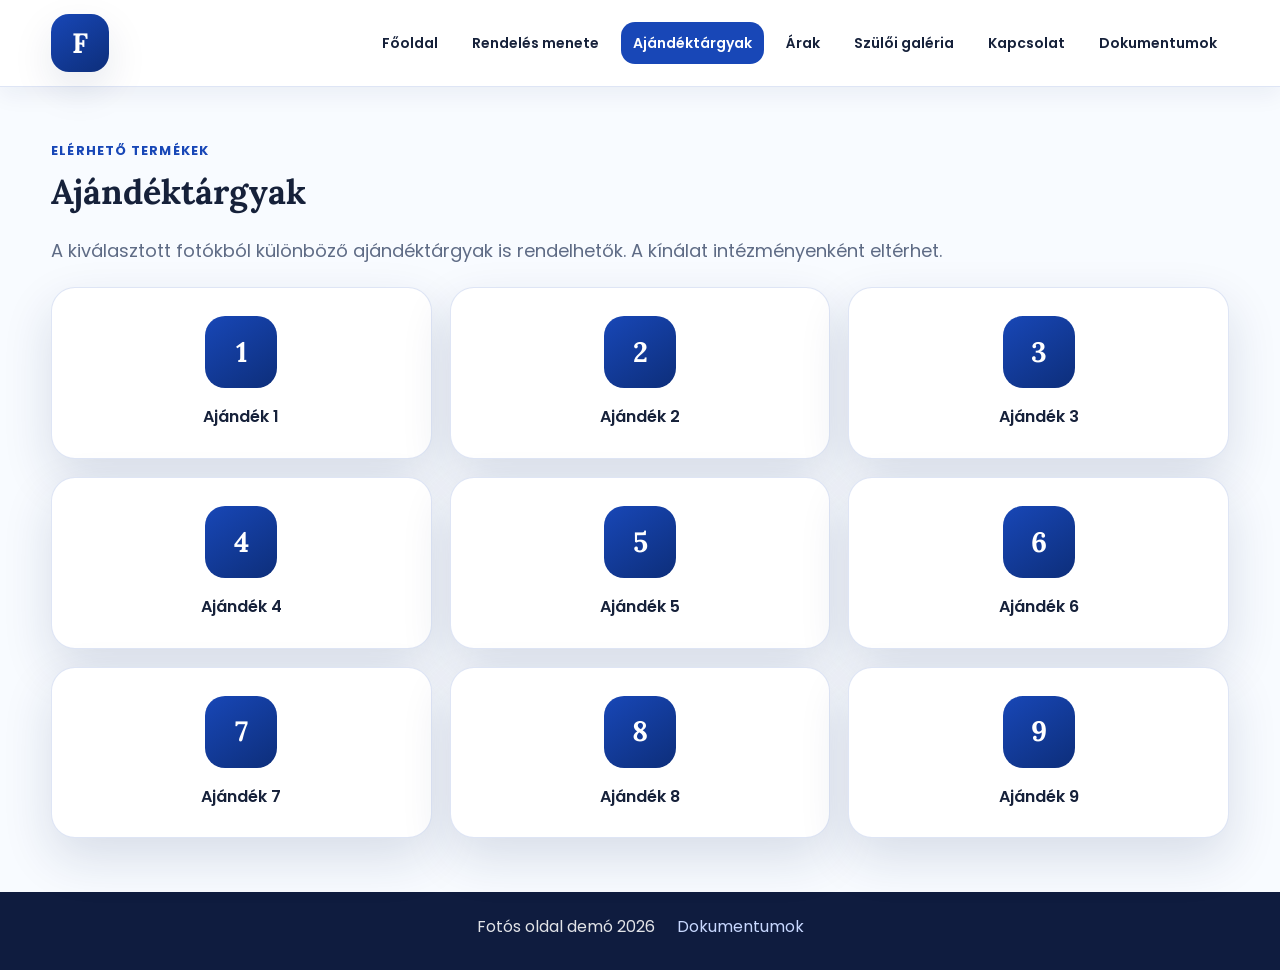
==== ajandektargyak.html @ 0ba85405 "ad" ====
<!doctype html>
<html lang="hu">
<head>
  <meta charset="utf-8" />
  <meta name="viewport" content="width=device-width,initial-scale=1" />
  <title>Ajándéktárgyak</title>

  <link rel="preconnect" href="https://fonts.googleapis.com">
  <link rel="preconnect" href="https://fonts.gstatic.com" crossorigin>
  <link href="https://fonts.googleapis.com/css2?family=Lora:wght@600;700&family=Poppins:wght@400;500;600;700&display=swap" rel="stylesheet">

  <link rel="stylesheet" href="style.css" />
</head>
<body>

<header class="header">
  <div class="container header__row">

    <a class="brand" href="index.html">
      <div class="brand__logo">F</div>
    </a>

    <nav class="nav">
      <a href="index.html">Főoldal</a>
      <a href="rendeles-menete.html">Rendelés menete</a>
      <a class="active" href="ajandektargyak.html">Ajándéktárgyak</a>
      <a href="arak.html">Árak</a>
      <a href="szuloi-galeria.html">Szülői galéria</a>
      <a href="kapcsolat.html">Kapcsolat</a>
      <a href="dokumentumok.html">Dokumentumok</a>
    </nav>

  </div>
</header>


<main class="section">

  <div class="container">

    <div class="section-heading">
      <p class="section-kicker">Elérhető termékek</p>
      <h2>Ajándéktárgyak</h2>
    </div>

    <p class="lead">
      A kiválasztott fotókból különböző ajándéktárgyak is rendelhetők.
      A kínálat intézményenként eltérhet.
    </p>

    <div class="gift-grid">

      <div class="gift-card">
        <div class="gift-number">1</div>
        <p>Ajándék 1</p>
      </div>

      <div class="gift-card">
        <div class="gift-number">2</div>
        <p>Ajándék 2</p>
      </div>

      <div class="gift-card">
        <div class="gift-number">3</div>
        <p>Ajándék 3</p>
      </div>

      <div class="gift-card">
        <div class="gift-number">4</div>
        <p>Ajándék 4</p>
      </div>

      <div class="gift-card">
        <div class="gift-number">5</div>
        <p>Ajándék 5</p>
      </div>

      <div class="gift-card">
        <div class="gift-number">6</div>
        <p>Ajándék 6</p>
      </div>

      <div class="gift-card">
        <div class="gift-number">7</div>
        <p>Ajándék 7</p>
      </div>

      <div class="gift-card">
        <div class="gift-number">8</div>
        <p>Ajándék 8</p>
      </div>

      <div class="gift-card">
        <div class="gift-number">9</div>
        <p>Ajándék 9</p>
      </div>

    </div>

  </div>

</main>


<footer class="footer">
  <div class="container footer__row">
    <span>Fotós oldal demó 2026</span>
    <a href="dokumentumok.html">Dokumentumok</a>
  </div>
</footer>

</body>
</html>
---- style.css ----
:root{
  --blue: #1847b7;
  --blue-dark: #0d2e7a;
  --blue-soft: #eef4ff;
  --text: #16213a;
  --muted: #5e6b85;
  --white: #ffffff;
  --line: rgba(24, 71, 183, 0.14);
  --shadow: 0 16px 40px rgba(18, 40, 92, 0.10);
  --shadow-strong: 0 20px 50px rgba(18, 40, 92, 0.14);
  --radius: 22px;
}

*{
  box-sizing: border-box;
}

html{
  scroll-behavior: smooth;
}

body{
  margin: 0;
  font-family: "Poppins", system-ui, sans-serif;
  color: var(--text);
  background: #f8fbff;
  line-height: 1.6;
}

img{
  max-width: 100%;
  height: auto;
  display: block;
}

.container{
  width: min(1180px, 92%);
  margin: 0 auto;
}

/* HEADER */
.header{
  position: sticky;
  top: 0;
  z-index: 1000;
  background: rgba(255,255,255,0.96);
  backdrop-filter: blur(10px);
  border-bottom: 1px solid var(--line);
  box-shadow: 0 8px 22px rgba(20, 42, 90, 0.06);
}

.header__row{
  display: flex;
  align-items: center;
  justify-content: space-between;
  gap: 18px;
  padding: 14px 0;
  flex-wrap: wrap;
}

.brand{
  text-decoration: none;
  color: inherit;
}

.brand__logo{
  width: 58px;
  height: 58px;
  border-radius: 18px;
  background: linear-gradient(145deg, var(--blue), var(--blue-dark));
  color: var(--white);
  display: grid;
  place-items: center;
  font-family: "Lora", serif;
  font-size: 28px;
  font-weight: 700;
  box-shadow: var(--shadow);
}

.nav{
  display: flex;
  align-items: center;
  justify-content: center;
  flex-wrap: wrap;
  gap: 10px;
}

.nav a{
  text-decoration: none;
  color: var(--text);
  font-size: 14px;
  font-weight: 600;
  padding: 10px 12px;
  border-radius: 14px;
  transition: 0.2s ease;
}

.nav a:hover{
  background: var(--blue-soft);
  color: var(--blue-dark);
}

.nav a.active{
  background: var(--blue);
  color: var(--white);
}

/* HERO */
.hero{
  padding: 64px 0 40px;
}

.hero__grid{
  display: grid;
  grid-template-columns: 1.15fr 0.85fr;
  gap: 26px;
  align-items: stretch;
}

.hero__content,
.hero__card{
  background: var(--white);
  border: 1px solid var(--line);
  border-radius: 28px;
  box-shadow: var(--shadow);
  padding: 32px;
}

.eyebrow,
.section-kicker{
  margin: 0 0 10px;
  color: var(--blue);
  text-transform: uppercase;
  letter-spacing: 1.1px;
  font-size: 13px;
  font-weight: 700;
}

.section-kicker--light{
  color: rgba(255,255,255,0.85);
}

h1, h2, h3{
  margin: 0 0 12px;
  line-height: 1.2;
}

h1, h2{
  font-family: "Lora", serif;
}

h1{
  font-size: 46px;
}

h2{
  font-size: 34px;
}

h3{
  font-size: 20px;
}

.lead{
  font-size: 18px;
  color: var(--muted);
  margin: 0 0 22px;
}

.hero__actions{
  display: flex;
  gap: 12px;
  flex-wrap: wrap;
}

.btn{
  text-decoration: none;
  display: inline-flex;
  align-items: center;
  justify-content: center;
  min-height: 46px;
  padding: 12px 18px;
  border-radius: 16px;
  font-weight: 700;
  transition: 0.2s ease;
}

.btn--primary{
  background: var(--blue);
  color: var(--white);
  box-shadow: var(--shadow);
}

.btn--primary:hover{
  transform: translateY(-2px);
  background: var(--blue-dark);
}

.btn--secondary{
  background: var(--blue-soft);
  color: var(--blue-dark);
}

.btn--secondary:hover{
  transform: translateY(-2px);
}

.btn--white{
  background: var(--white);
  color: var(--blue-dark);
}

.btn--white:hover{
  transform: translateY(-2px);
}

.info-list{
  display: grid;
  gap: 14px;
}

.info-item{
  border: 1px solid var(--line);
  border-radius: 18px;
  padding: 16px;
  background: #fbfdff;
}

.info-item strong{
  display: block;
  margin-bottom: 4px;
  color: var(--blue-dark);
}

.info-item span{
  color: var(--muted);
  font-size: 15px;
}

/* GENERAL SECTIONS */
.section{
  padding: 54px 0;
}

.section--light{
  background: var(--blue-soft);
  border-top: 1px solid var(--line);
  border-bottom: 1px solid var(--line);
}

.section-heading{
  margin-bottom: 24px;
}

.section-heading h2{
  margin-bottom: 0;
}

/* STEPS */
.steps{
  display: grid;
  grid-template-columns: repeat(5, 1fr);
  gap: 16px;
}

.step-card{
  background: var(--white);
  border: 1px solid var(--line);
  border-radius: var(--radius);
  box-shadow: var(--shadow);
  padding: 22px 18px;
}

.step-number{
  width: 42px;
  height: 42px;
  border-radius: 14px;
  background: linear-gradient(145deg, var(--blue), var(--blue-dark));
  color: var(--white);
  display: grid;
  place-items: center;
  font-weight: 700;
  margin-bottom: 14px;
}

/* GIFTS */
.gift-grid{
  display: grid;
  grid-template-columns: repeat(3, 1fr);
  gap: 18px;
}

.gift-card{
  background: var(--white);
  border: 1px solid var(--line);
  border-radius: 24px;
  box-shadow: var(--shadow-strong);
  padding: 28px 20px;
  text-align: center;
}

.gift-number{
  width: 72px;
  height: 72px;
  border-radius: 20px;
  background: linear-gradient(145deg, var(--blue), var(--blue-dark));
  color: var(--white);
  display: grid;
  place-items: center;
  font-family: "Lora", serif;
  font-size: 28px;
  font-weight: 700;
  margin: 0 auto 16px;
}

.gift-card p{
  margin: 0;
  font-weight: 600;
  color: var(--text);
}

/* PRICES */
.price-box{
  background: var(--white);
  border: 1px solid var(--line);
  border-radius: 24px;
  box-shadow: var(--shadow);
  padding: 24px;
}

.price-list{
  margin: 0;
  padding-left: 22px;
}

.price-list li{
  margin: 10px 0;
  color: var(--text);
  font-weight: 500;
}

/* CTA */
.section--cta{
  background: linear-gradient(145deg, var(--blue), var(--blue-dark));
  color: var(--white);
}

.cta-box{
  display: flex;
  align-items: center;
  justify-content: space-between;
  gap: 20px;
  flex-wrap: wrap;
}

.cta-box h2{
  color: var(--white);
}

.cta-box p{
  margin: 0;
  color: rgba(255,255,255,0.88);
  max-width: 720px;
}

/* CONTACT */
.contact-card{
  background: var(--white);
  border: 1px solid var(--line);
  border-radius: 24px;
  box-shadow: var(--shadow);
  padding: 24px;
}

.contact-card p{
  margin: 8px 0;
}

/* FOOTER */
.footer{
  padding: 22px 0 30px;
  background: #0f1c3f;
  color: rgba(255,255,255,0.88);
}

.footer__row{
  display: flex;
  justify-content: center;
  align-items: center;
  gap: 22px;
  flex-wrap: wrap;
}

.footer a{
  color: #c8d8ff;
  text-decoration: none;
}

.footer a:hover{
  text-decoration: underline;
}

/* MOBILE */
@media (max-width: 1024px){
  .hero__grid{
    grid-template-columns: 1fr;
  }

  .steps{
    grid-template-columns: repeat(2, 1fr);
  }
}

@media (max-width: 768px){
  .header__row{
    padding: 10px 0;
    gap: 8px;
  }

  .brand__logo{
    width: 52px;
    height: 52px;
    font-size: 24px;
  }

  .nav{
    gap: 8px;
  }

  .nav a{
    font-size: 13px;
    padding: 7px 9px;
  }

  .hero{
    padding: 38px 0 24px;
  }

  .hero__content,
  .hero__card{
    padding: 24px 20px;
  }

  h1{
    font-size: 34px;
  }

  h2{
    font-size: 28px;
  }

  .lead{
    font-size: 16px;
  }

  .steps{
    grid-template-columns: 1fr;
  }

  .gift-grid{
    grid-template-columns: 1fr;
  }

  .cta-box{
    align-items: flex-start;
  }
}
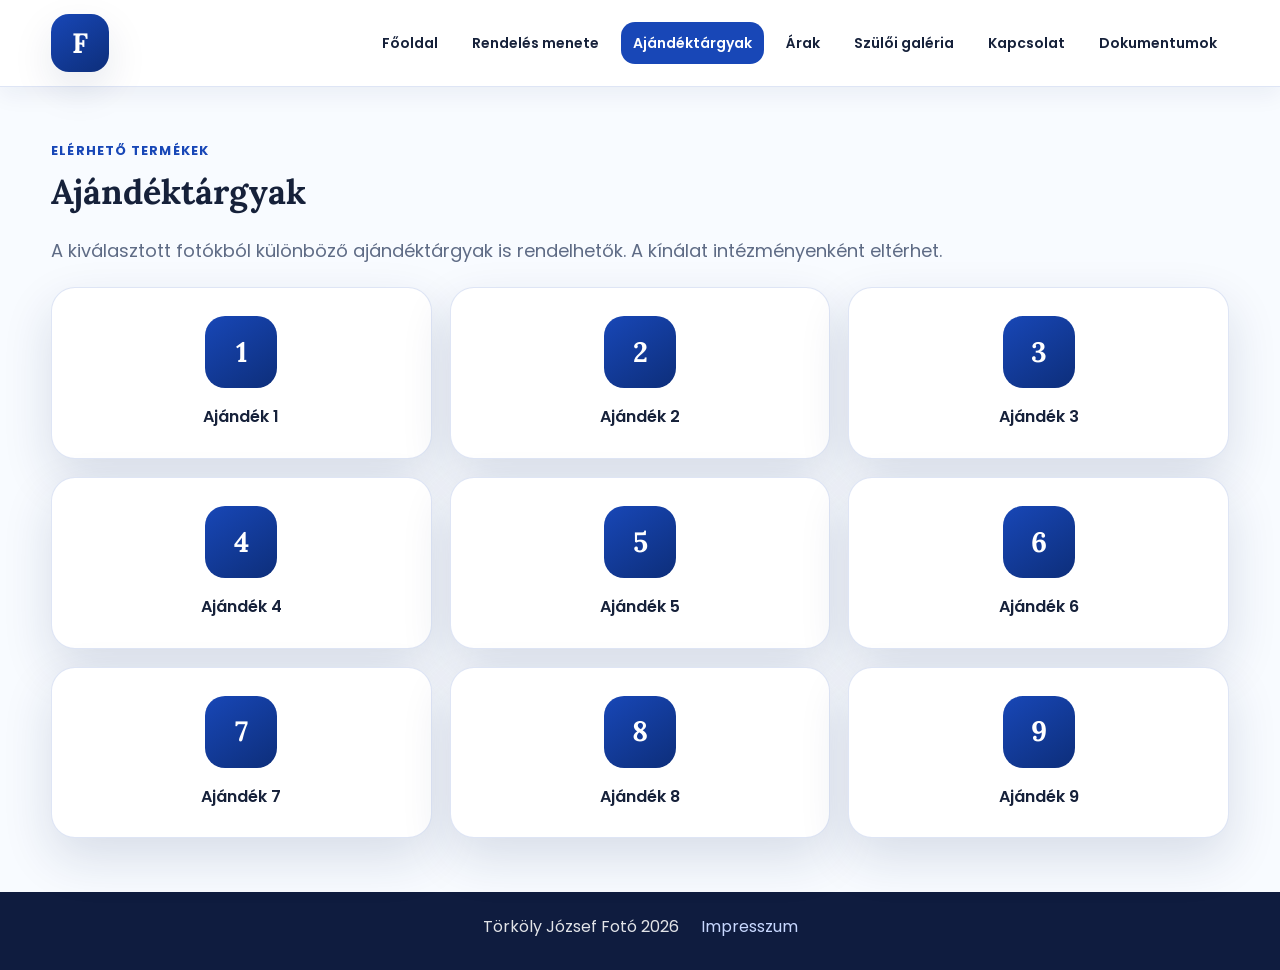
==== commit adb5a93c: "lábléc" ====
--- a/ajandektargyak.html
+++ b/ajandektargyak.html
@@ -103,11 +103,11 @@
 
 
 <footer class="footer">
-  <div class="container footer__row">
-    <span>Fotós oldal demó 2026</span>
-    <a href="dokumentumok.html">Dokumentumok</a>
-  </div>
-</footer>
+    <div class="container footer__row">
+      <span>Törköly József Fotó 2026</span>
+      <a href="impresszum.html">Impresszum</a>
+    </div>
+  </footer>
 
 </body>
 </html>
--- a/style.css
+++ b/style.css
@@ -464,4 +464,141 @@
   .cta-box{
     align-items: flex-start;
   }
+}
+
+.contact-card{
+  max-width: 520px;
+  margin: 0 auto;
+  padding: 30px;
+
+  background: #fff;
+  border-radius: 16px;
+
+  box-shadow: 0 15px 35px rgba(0,0,0,0.08);
+  border-top: 4px solid #2f4b8f;
+
+  text-align: center;
+}
+
+.contact-phone{
+  display:block;
+  font-size: 28px;
+  font-weight: 700;
+  text-decoration: none;
+  color: #2f4b8f;
+  margin: 10px 0 20px;
+}
+
+.info-panel{
+  margin-top: 30px;
+  background: #ffffff;
+  border-radius: 16px;
+  padding: 26px;
+  box-shadow: 0 15px 35px rgba(0,0,0,0.08);
+  border-left: 5px solid #2f4b8f;
+}
+
+.info-panel h3{
+  margin-top: 0;
+  margin-bottom: 10px;
+}
+
+.docs-grid{
+margin-top:30px;
+}
+
+.doc-card{
+text-decoration:none;
+color:inherit;
+display:block;
+transition:transform .2s;
+}
+
+.doc-card:hover{
+transform:translateY(-5px);
+}
+
+.doc-open{
+display:inline-block;
+margin-top:12px;
+font-weight:600;
+color:#2f4b8f;
+}
+
+.service-strip{
+  background: linear-gradient(145deg, var(--blue), var(--blue-dark));
+  box-shadow:
+    0 16px 40px rgba(18, 40, 92, 0.16),
+    0 0 24px rgba(24, 71, 183, 0.18);
+  text-align: center;
+  padding: 26px 0;
+}
+
+.service-strip p{
+  margin: 0;
+  color: var(--white);
+  font-family: "Lora", serif;
+  font-size: 28px;
+  font-weight: 700;
+  letter-spacing: 0.5px;
+  text-shadow: 0 2px 10px rgba(0,0,0,0.18);
+}
+
+.intro-card{
+  width: 100%;
+  background: linear-gradient(145deg, #ffffff, #f7faff);
+  border: 1px solid var(--line);
+  border-radius: 28px;
+  box-shadow:
+    0 22px 50px rgba(18, 40, 92, 0.12),
+    0 0 30px rgba(24, 71, 183, 0.10);
+  padding: 36px 32px;
+}
+
+.intro-lead{
+  max-width: 980px;
+  margin-bottom: 0;
+}
+
+.home-cards{
+  display: grid;
+  grid-template-columns: 1fr 1fr;
+  gap: 22px;
+}
+
+.feature-card{
+  background: linear-gradient(145deg, #ffffff, #f8fbff);
+  border: 1px solid var(--line);
+  border-radius: 26px;
+  box-shadow:
+    0 18px 44px rgba(18, 40, 92, 0.12),
+    0 0 24px rgba(24, 71, 183, 0.10);
+  padding: 30px 24px;
+}
+
+.gift-grid--compact{
+  margin-top: 8px;
+}
+
+@media (max-width: 768px){
+  .service-strip{
+    padding: 20px 0;
+  }
+
+  .service-strip p{
+    font-size: 20px;
+    line-height: 1.4;
+  }
+
+  .intro-card{
+    padding: 26px 20px;
+  }
+
+  .home-cards{
+    grid-template-columns: 1fr;
+  }
+
+  .feature-card{
+    padding: 24px 18px;
+  }
 }
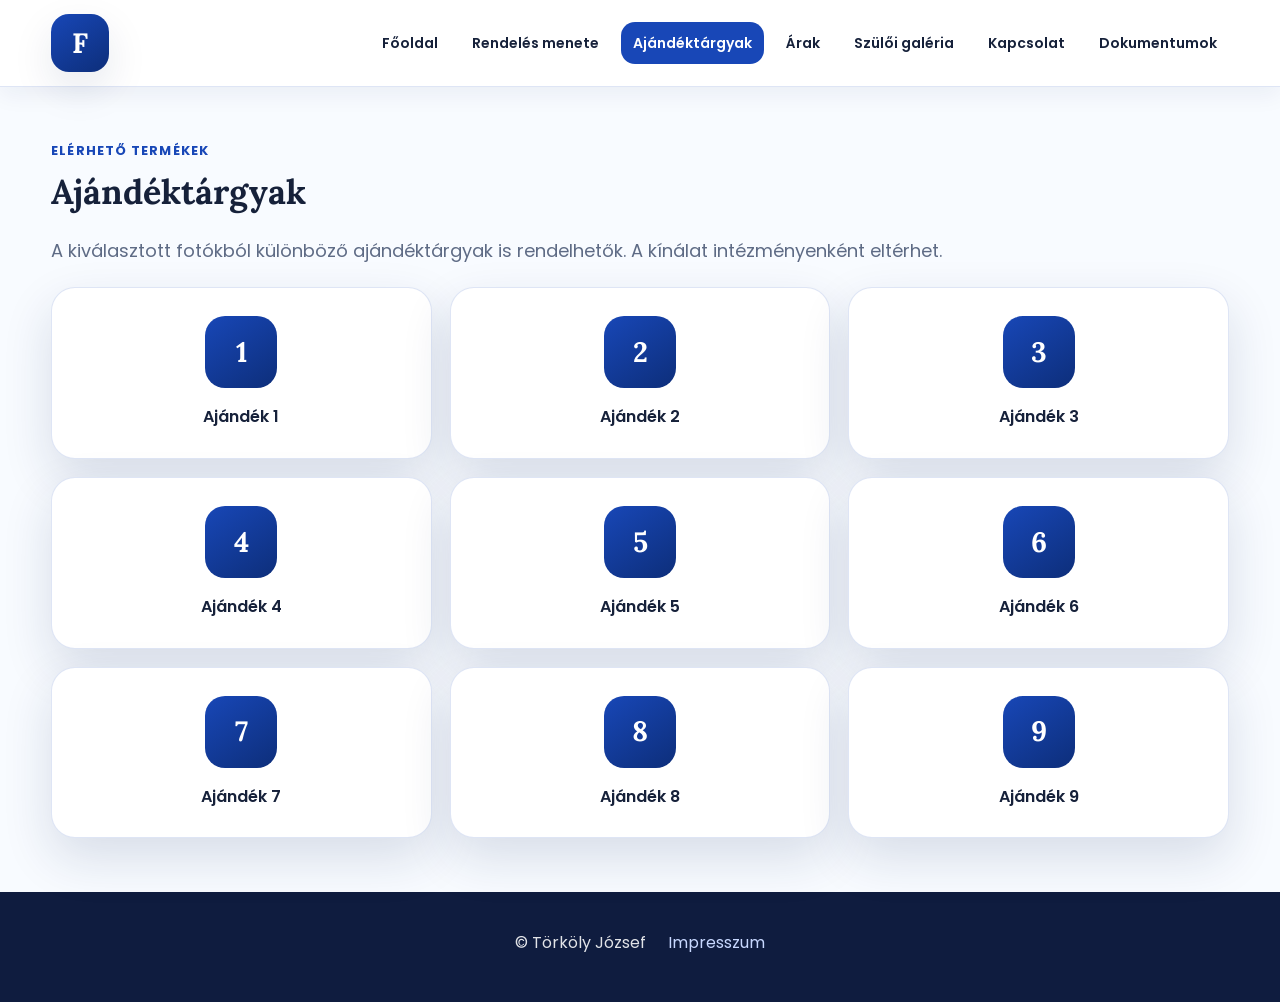
==== commit 8439dc22: "doku" ====
--- a/ajandektargyak.html
+++ b/ajandektargyak.html
@@ -104,7 +104,7 @@
 
 <footer class="footer">
     <div class="container footer__row">
-      <span>Törköly József Fotó 2026</span>
+      <p>© Törköly József</p>
       <a href="impresszum.html">Impresszum</a>
     </div>
   </footer>
--- a/style.css
+++ b/style.css
@@ -601,4 +601,196 @@
   .feature-card{
     padding: 24px 18px;
   }
+}
+
+.price-table-wrap{
+  width: 100%;
+  margin-top: 18px;
+}
+
+.price-table{
+  width: 100%;
+  border-collapse: separate;
+  border-spacing: 0;
+  background: #ffffff;
+  border: 1px solid var(--line);
+  border-radius: 24px;
+  overflow: hidden;
+  box-shadow: var(--shadow);
+  font-family: "Poppins", system-ui, sans-serif;
+}
+
+.price-table thead th{
+  background: linear-gradient(145deg, var(--blue), var(--blue-dark));
+  color: var(--white);
+  text-align: left;
+  padding: 16px 18px;
+  font-size: 15px;
+  font-weight: 600;
+}
+
+.price-table tbody td{
+  padding: 16px 18px;
+  border-bottom: 1px solid var(--line);
+  font-size: 15px;
+  color: var(--text);
+  background: #ffffff;
+}
+
+.price-table tbody tr:nth-child(even) td{
+  background: #f8fbff;
+}
+
+.price-table tbody tr:last-child td{
+  border-bottom: none;
+}
+
+/* Mobilon kártyás nézet */
+@media (max-width: 768px){
+  .price-table,
+  .price-table thead,
+  .price-table tbody,
+  .price-table th,
+  .price-table td,
+  .price-table tr{
+    display: block;
+    width: 100%;
+  }
+
+  .price-table{
+    border: none;
+    background: transparent;
+    box-shadow: none;
+  }
+
+  .price-table thead{
+    display: none;
+  }
+
+  .price-table tbody tr{
+    background: #ffffff;
+    border: 1px solid var(--line);
+    border-radius: 20px;
+    box-shadow: var(--shadow);
+    margin-bottom: 16px;
+    overflow: hidden;
+  }
+
+  .price-table tbody td{
+    border: none;
+    border-bottom: 1px solid var(--line);
+    padding: 14px 16px 14px 130px;
+    position: relative;
+    min-height: 52px;
+    font-size: 14px;
+    background: #ffffff !important;
+  }
+
+  .price-table tbody td:last-child{
+    border-bottom: none;
+  }
+
+  .price-table tbody td::before{
+    content: attr(data-label);
+    position: absolute;
+    left: 16px;
+    top: 14px;
+    width: 100px;
+    font-weight: 700;
+    color: var(--blue-dark);
+  }
+}
+
+.step-icon,
+.home-icon{
+  width: 58px;
+  height: 58px;
+  border-radius: 18px;
+  background: linear-gradient(145deg, var(--blue), var(--blue-dark));
+  display: grid;
+  place-items: center;
+  margin-bottom: 14px;
+  box-shadow: 0 12px 28px rgba(18, 40, 92, 0.16);
+}
+
+.step-icon svg,
+.home-icon svg{
+  width: 28px;
+  height: 28px;
+  stroke: #fff;
+  stroke-width: 2;
+  fill: none;
+  stroke-linecap: round;
+  stroke-linejoin: round;
+}
+
+.home-card-icon{
+  margin: 0 auto 16px;
+}
+
+@media (max-width: 768px){
+  .step-icon,
+  .home-icon{
+    width: 52px;
+    height: 52px;
+  }
+
+  .step-icon svg,
+  .home-icon svg{
+    width: 24px;
+    height: 24px;
+  }
+}
+
+.docs-container{
+display:grid;
+grid-template-columns:repeat(2,1fr);
+gap:30px;
+max-width:900px;
+margin:auto;
+}
+
+.doc-card{
+display:block;
+background:white;
+padding:28px;
+border-radius:18px;
+text-decoration:none;
+color:#111;
+
+box-shadow:0 20px 40px rgba(0,0,0,0.12);
+border:2px solid transparent;
+
+transition:all .25s ease;
+}
+
+.doc-card:hover{
+transform:translateY(-6px);
+border-color:#2d4fff;
+box-shadow:0 30px 60px rgba(45,79,255,0.25);
+}
+
+.doc-card h2{
+margin-top:0;
+color:#1d3fd1;
+}
+
+.doc-card p{
+color:#555;
+margin-bottom:14px;
+}
+
+.doc-open{
+font-weight:600;
+color:#1d3fd1;
+}
+
+/* mobil */
+
+@media (max-width:768px){
+
+.docs-container{
+grid-template-columns:1fr;
+}
+
 }
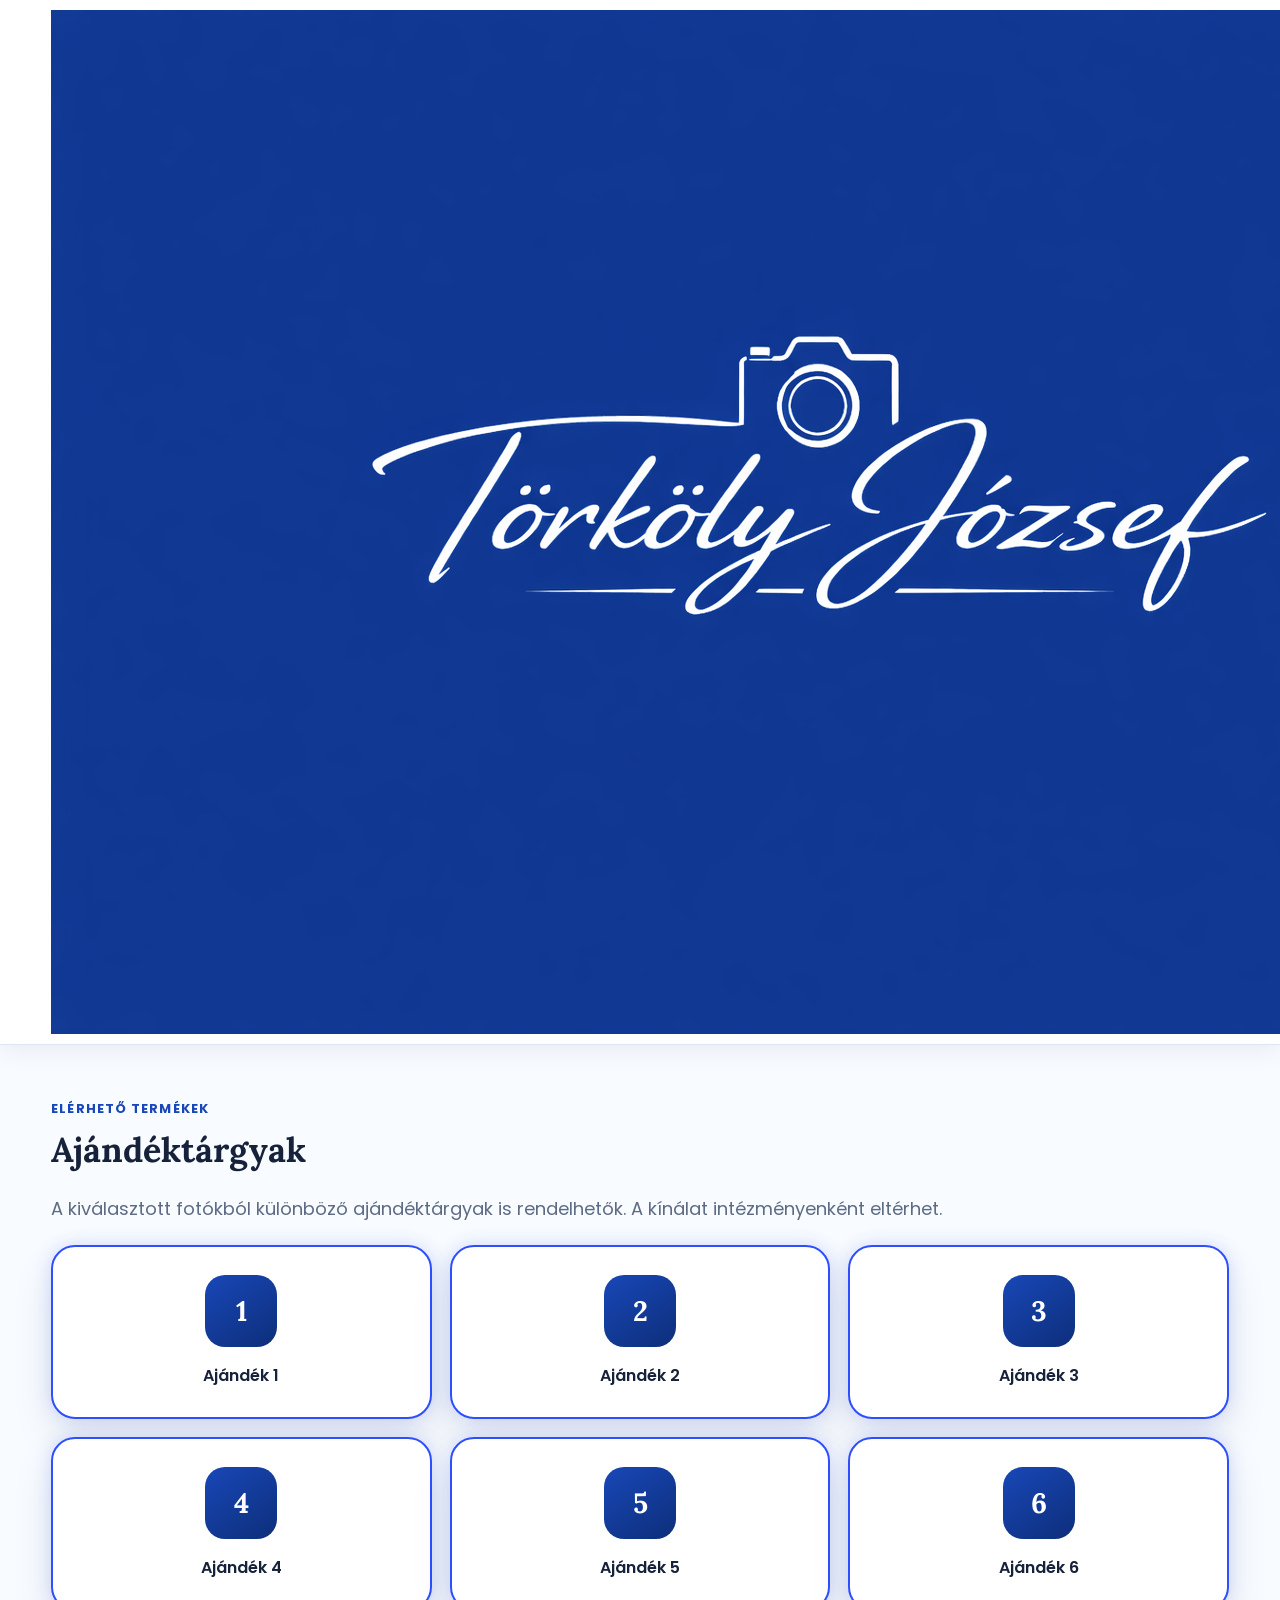
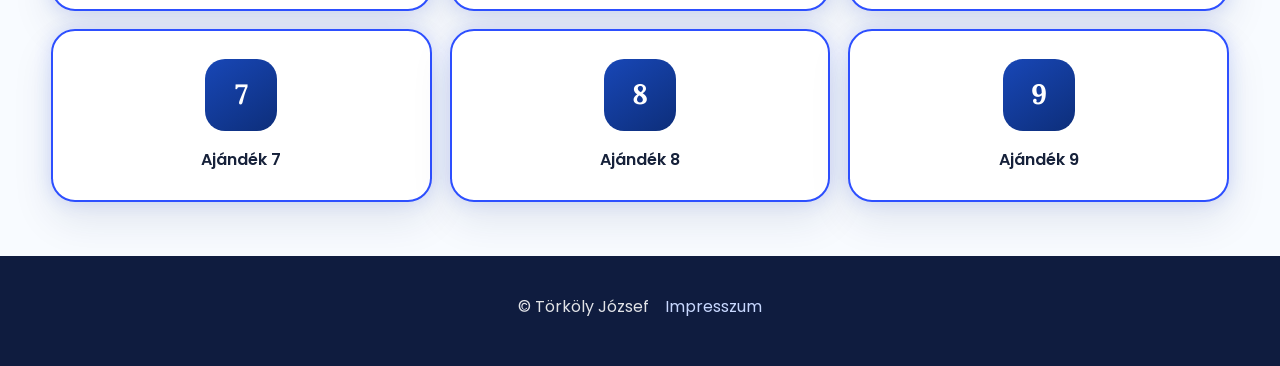
==== commit df9c86a4: "to" ====
--- a/ajandektargyak.html
+++ b/ajandektargyak.html
@@ -17,7 +17,9 @@
   <div class="container header__row">
 
     <a class="brand" href="index.html">
-      <div class="brand__logo">F</div>
+      <div class="brand" aria-label="Logó">
+  <img src="kepek/logo.jpeg" alt="Logó" class="brand__img">
+</div>
     </a>
 
     <nav class="nav">
--- a/style.css
+++ b/style.css
@@ -38,7 +38,6 @@
   margin: 0 auto;
 }
 
-/* HEADER */
 .header{
   position: sticky;
   top: 0;
@@ -53,56 +52,93 @@
   display: flex;
   align-items: center;
   justify-content: space-between;
-  gap: 18px;
-  padding: 14px 0;
-  flex-wrap: wrap;
-}
+  gap: 14px;
+  padding: 10px 0;
+  flex-wrap: nowrap;
+}
+
 
 .brand{
+  display: flex;
+  align-items: center;
+  flex: 0 0 auto;
   text-decoration: none;
-  color: inherit;
 }
 
 .brand__logo{
-  width: 58px;
-  height: 58px;
-  border-radius: 18px;
+  width: 48px;
+  height: 48px;
+  border-radius: 14px;
   background: linear-gradient(145deg, var(--blue), var(--blue-dark));
   color: var(--white);
   display: grid;
   place-items: center;
   font-family: "Lora", serif;
-  font-size: 28px;
+  font-size: 22px;
   font-weight: 700;
-  box-shadow: var(--shadow);
+  box-shadow: 0 10px 24px rgba(18, 40, 92, 0.14);
 }
 
 .nav{
   display: flex;
   align-items: center;
+  justify-content: flex-end;
+  flex-wrap: wrap;
+  gap: 8px;
+}
+
+.nav a{
+  min-height: 38px;
+  display: inline-flex;
+  align-items: center;
   justify-content: center;
-  flex-wrap: wrap;
-  gap: 10px;
-}
-
-.nav a{
   text-decoration: none;
-  color: var(--text);
-  font-size: 14px;
+  color: var(--blue-dark);
+  font-size: 13px;
   font-weight: 600;
-  padding: 10px 12px;
-  border-radius: 14px;
+  padding: 8px 12px;
+  border-radius: 12px;
+  border: 1px solid rgba(24, 71, 183, 0.20);
+  background: #ffffff;
   transition: 0.2s ease;
 }
 
 .nav a:hover{
   background: var(--blue-soft);
   color: var(--blue-dark);
+  border-color: rgba(24, 71, 183, 0.35);
 }
 
 .nav a.active{
   background: var(--blue);
   color: var(--white);
+  border-color: var(--blue);
+}
+
+@media (max-width: 768px){
+  .header__row{
+    padding: 8px 0;
+    gap: 8px;
+    align-items: center;
+  }
+
+  .brand__logo{
+    width: 42px;
+    height: 42px;
+    font-size: 19px;
+    border-radius: 12px;
+  }
+
+  .nav{
+    gap: 6px;
+  }
+
+  .nav a{
+    min-height: 34px;
+    font-size: 12px;
+    padding: 6px 10px;
+    border-radius: 10px;
+  }
 }
 
 /* HERO */
@@ -381,14 +417,16 @@
   padding: 22px 0 30px;
   background: #0f1c3f;
   color: rgba(255,255,255,0.88);
+  text-align: center;
 }
 
 .footer__row{
   display: flex;
   justify-content: center;
   align-items: center;
-  gap: 22px;
+  gap: 16px;
   flex-wrap: wrap;
+  text-align: center;
 }
 
 .footer a{
@@ -531,17 +569,29 @@
     0 16px 40px rgba(18, 40, 92, 0.16),
     0 0 24px rgba(24, 71, 183, 0.18);
   text-align: center;
-  padding: 26px 0;
+  padding: 22px 0;
+  margin: 0;
 }
 
 .service-strip p{
   margin: 0;
   color: var(--white);
   font-family: "Lora", serif;
-  font-size: 28px;
+  font-size: 26px;
   font-weight: 700;
-  letter-spacing: 0.5px;
+  letter-spacing: 0.4px;
   text-shadow: 0 2px 10px rgba(0,0,0,0.18);
+}
+
+@media (max-width: 768px){
+  .service-strip{
+    padding: 18px 0;
+  }
+
+  .service-strip p{
+    font-size: 19px;
+    line-height: 1.4;
+  }
 }
 
 .intro-card{
@@ -605,7 +655,8 @@
 
 .price-table-wrap{
   width: 100%;
-  margin-top: 18px;
+  max-width: 760px;
+  margin: 18px auto 0;
 }
 
 .price-table{
@@ -613,17 +664,19 @@
   border-collapse: separate;
   border-spacing: 0;
   background: #ffffff;
-  border: 1px solid var(--line);
+  border: 2px solid #2d4fff;
   border-radius: 24px;
   overflow: hidden;
-  box-shadow: var(--shadow);
+  box-shadow:
+    0 18px 40px rgba(18, 40, 92, 0.10),
+    0 0 18px rgba(45, 79, 255, 0.14);
   font-family: "Poppins", system-ui, sans-serif;
 }
 
 .price-table thead th{
   background: linear-gradient(145deg, var(--blue), var(--blue-dark));
   color: var(--white);
-  text-align: left;
+  text-align: center;
   padding: 16px 18px;
   font-size: 15px;
   font-weight: 600;
@@ -635,6 +688,8 @@
   font-size: 15px;
   color: var(--text);
   background: #ffffff;
+  text-align: center;
+  vertical-align: middle;
 }
 
 .price-table tbody tr:nth-child(even) td{
@@ -669,9 +724,11 @@
 
   .price-table tbody tr{
     background: #ffffff;
-    border: 1px solid var(--line);
+    border: 2px solid #2d4fff;
     border-radius: 20px;
-    box-shadow: var(--shadow);
+    box-shadow:
+      0 16px 36px rgba(18, 40, 92, 0.10),
+      0 0 18px rgba(45, 79, 255, 0.14);
     margin-bottom: 16px;
     overflow: hidden;
   }
@@ -684,6 +741,7 @@
     min-height: 52px;
     font-size: 14px;
     background: #ffffff !important;
+    text-align: left;
   }
 
   .price-table tbody td:last-child{
@@ -698,9 +756,9 @@
     width: 100px;
     font-weight: 700;
     color: var(--blue-dark);
-  }
-}
-
+    text-align: left;
+  }
+}
 .step-icon,
 .home-icon{
   width: 58px;
@@ -750,6 +808,14 @@
 margin:auto;
 }
 
+.docs-container{
+display:grid;
+grid-template-columns:repeat(2,1fr);
+gap:30px;
+max-width:900px;
+margin:auto;
+}
+
 .doc-card{
 display:block;
 background:white;
@@ -793,4 +859,157 @@
 grid-template-columns:1fr;
 }
 
+}
+
+.doc-card:hover{
+transform:translateY(-6px);
+border-color:#2d4fff;
+box-shadow:0 30px 60px rgba(45,79,255,0.25);
+}
+
+.doc-card h2{
+margin-top:0;
+color:#1d3fd1;
+}
+
+.doc-card p{
+color:#555;
+margin-bottom:14px;
+}
+
+.doc-open{
+font-weight:600;
+color:#1d3fd1;
+}
+
+/* mobil */
+
+@media (max-width:768px){
+
+.docs-container{
+grid-template-columns:1fr;
+}
+
+}
+
+.gallery-info-card{
+  background: #ffffff;
+  padding: 35px;
+  border-radius: 22px;
+  max-width: 920px;
+  margin: 0 auto;
+
+  box-shadow:
+    0 20px 40px rgba(0,0,0,0.12),
+    0 0 25px rgba(45,79,255,0.15);
+
+  text-align: center;
+  border: 1px solid var(--line);
+}
+
+.gallery-info-card h2{
+  margin-top: 0;
+  color: var(--blue-dark);
+}
+
+.gallery-info-grid{
+  display: grid;
+  grid-template-columns: repeat(2, 1fr);
+  gap: 24px;
+  max-width: 920px;
+  margin: 36px auto 0;
+}
+
+.info-card{
+  background: #ffffff;
+  padding: 26px;
+  border-radius: 20px;
+  border: 1px solid var(--line);
+
+  box-shadow:
+    0 16px 36px rgba(0,0,0,0.10),
+    0 0 18px rgba(45,79,255,0.10);
+
+  transition: 0.25s ease;
+}
+
+.info-card:hover{
+  transform: translateY(-5px);
+  box-shadow:
+    0 24px 50px rgba(0,0,0,0.14),
+    0 0 24px rgba(45,79,255,0.28);
+}
+
+.info-card h3{
+  margin-top: 0;
+  margin-bottom: 10px;
+  color: var(--blue-dark);
+}
+
+.gallery-note{
+  max-width: 820px;
+  margin: 30px auto 0;
+  text-align: center;
+  color: var(--muted);
+  background: #ffffff;
+  border: 1px solid var(--line);
+  border-radius: 18px;
+  padding: 18px 20px;
+  box-shadow: var(--shadow);
+}
+
+@media (max-width: 768px){
+  .gallery-info-card{
+    padding: 24px 18px;
+  }
+
+  .gallery-info-grid{
+    grid-template-columns: 1fr;
+    gap: 18px;
+    margin-top: 26px;
+  }
+
+  .info-card{
+    padding: 22px 18px;
+  }
+
+  .gallery-note{
+    padding: 16px 16px;
+  }
+}
+
+.step-card,
+.gift-card,
+.feature-card,
+.contact-card,
+.info-panel,
+.info-card,
+.gallery-info-card,
+.doc-card,
+.price-box,
+.hero__content,
+.hero__card{
+  border: 2px solid #2d4fff;
+  box-shadow:
+    0 18px 40px rgba(18, 40, 92, 0.10),
+    0 0 18px rgba(45, 79, 255, 0.16);
+  transition: transform 0.25s ease, box-shadow 0.25s ease, border-color 0.25s ease;
+}
+
+.step-card:hover,
+.gift-card:hover,
+.feature-card:hover,
+.contact-card:hover,
+.info-panel:hover,
+.info-card:hover,
+.gallery-info-card:hover,
+.doc-card:hover,
+.price-box:hover,
+.hero__content:hover,
+.hero__card:hover{
+  transform: translateY(-5px);
+  border-color: #1d3fd1;
+  box-shadow:
+    0 24px 54px rgba(18, 40, 92, 0.16),
+    0 0 24px rgba(45, 79, 255, 0.28);
 }
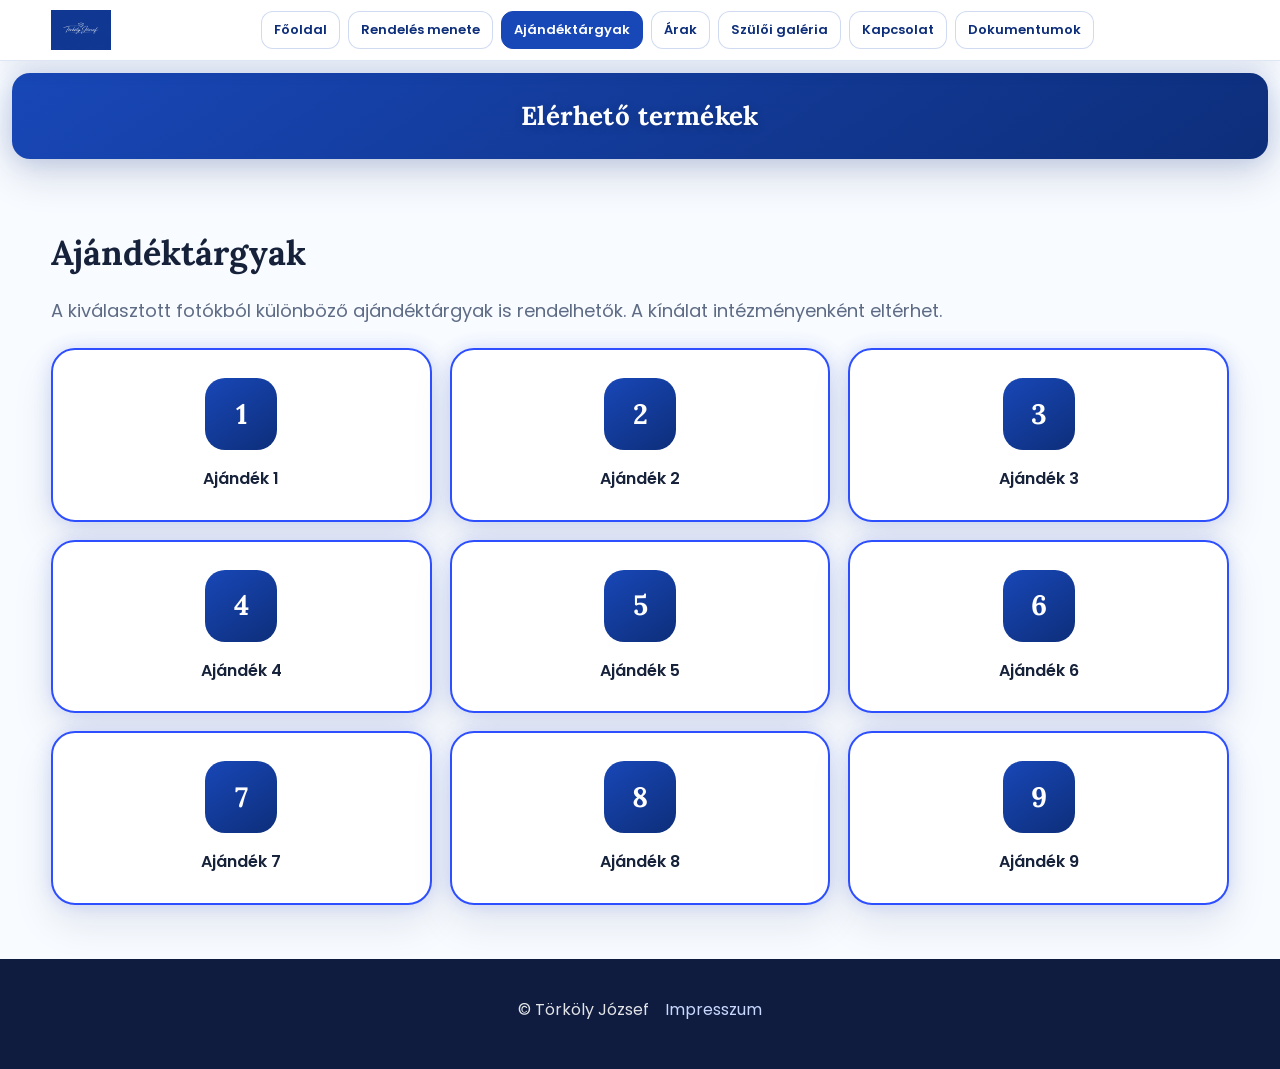
==== commit 0ccaf4b1: "ajik" ====
--- a/ajandektargyak.html
+++ b/ajandektargyak.html
@@ -16,11 +16,9 @@
 <header class="header">
   <div class="container header__row">
 
-    <a class="brand" href="index.html">
-      <div class="brand" aria-label="Logó">
-  <img src="kepek/logo.jpeg" alt="Logó" class="brand__img">
-</div>
-    </a>
+    <div class="brand" aria-label="Logó">
+      <img src="kepek/logo.jpeg" alt="Logó" class="brand__img">
+    </div>
 
     <nav class="nav">
       <a href="index.html">Főoldal</a>
@@ -35,81 +33,86 @@
   </div>
 </header>
 
+<main>
 
-<main class="section">
+  <section class="service-strip">
+    <div class="container">
+      <p>Elérhető termékek</p>
+    </div>
+  </section>
 
-  <div class="container">
+  <section class="section">
+    <div class="container">
 
-    <div class="section-heading">
-      <p class="section-kicker">Elérhető termékek</p>
-      <h2>Ajándéktárgyak</h2>
-    </div>
-
-    <p class="lead">
-      A kiválasztott fotókból különböző ajándéktárgyak is rendelhetők.
-      A kínálat intézményenként eltérhet.
-    </p>
-
-    <div class="gift-grid">
-
-      <div class="gift-card">
-        <div class="gift-number">1</div>
-        <p>Ajándék 1</p>
+      <div class="section-heading">
+        <h2>Ajándéktárgyak</h2>
       </div>
 
-      <div class="gift-card">
-        <div class="gift-number">2</div>
-        <p>Ajándék 2</p>
-      </div>
+      <p class="lead">
+        A kiválasztott fotókból különböző ajándéktárgyak is rendelhetők.
+        A kínálat intézményenként eltérhet.
+      </p>
 
-      <div class="gift-card">
-        <div class="gift-number">3</div>
-        <p>Ajándék 3</p>
-      </div>
+      <div class="gift-grid">
 
-      <div class="gift-card">
-        <div class="gift-number">4</div>
-        <p>Ajándék 4</p>
-      </div>
+        <div class="gift-card">
+          <div class="gift-number">1</div>
+          <p>Ajándék 1</p>
+        </div>
 
-      <div class="gift-card">
-        <div class="gift-number">5</div>
-        <p>Ajándék 5</p>
-      </div>
+        <div class="gift-card">
+          <div class="gift-number">2</div>
+          <p>Ajándék 2</p>
+        </div>
 
-      <div class="gift-card">
-        <div class="gift-number">6</div>
-        <p>Ajándék 6</p>
-      </div>
+        <div class="gift-card">
+          <div class="gift-number">3</div>
+          <p>Ajándék 3</p>
+        </div>
 
-      <div class="gift-card">
-        <div class="gift-number">7</div>
-        <p>Ajándék 7</p>
-      </div>
+        <div class="gift-card">
+          <div class="gift-number">4</div>
+          <p>Ajándék 4</p>
+        </div>
 
-      <div class="gift-card">
-        <div class="gift-number">8</div>
-        <p>Ajándék 8</p>
-      </div>
+        <div class="gift-card">
+          <div class="gift-number">5</div>
+          <p>Ajándék 5</p>
+        </div>
 
-      <div class="gift-card">
-        <div class="gift-number">9</div>
-        <p>Ajándék 9</p>
+        <div class="gift-card">
+          <div class="gift-number">6</div>
+          <p>Ajándék 6</p>
+        </div>
+
+        <div class="gift-card">
+          <div class="gift-number">7</div>
+          <p>Ajándék 7</p>
+        </div>
+
+        <div class="gift-card">
+          <div class="gift-number">8</div>
+          <p>Ajándék 8</p>
+        </div>
+
+        <div class="gift-card">
+          <div class="gift-number">9</div>
+          <p>Ajándék 9</p>
+        </div>
+
       </div>
 
     </div>
-
-  </div>
+  </section>
 
 </main>
 
-
 <footer class="footer">
-    <div class="container footer__row">
-      <p>© Törköly József</p>
-      <a href="impresszum.html">Impresszum</a>
-    </div>
-  </footer>
+  <div class="container footer__row">
+    <p>© Törköly József</p>
+    <a href="impresszum.html">Impresszum</a>
+  </div>
+</footer>
 
 </body>
 </html>
--- a/style.css
+++ b/style.css
@@ -1012,4 +1012,83 @@
   box-shadow:
     0 24px 54px rgba(18, 40, 92, 0.16),
     0 0 24px rgba(45, 79, 255, 0.28);
+}
+
+.brand__img{
+  height: 40px;
+  width: auto;
+  max-width: 160px;
+  object-fit: contain;
+  display: block;
+}
+
+.brand{
+  display:flex;
+  align-items:center;
+}
+
+@media (max-width:768px){
+
+.brand__img{
+  height:48px;
+}
+
+}
+
+@media (max-width:768px){
+
+.header__row{
+  flex-direction: column;
+  align-items: center;
+  gap: 8px;
+}
+
+/* menü középre */
+.nav{
+  justify-content: center;
+  width: 100%;
+}
+
+/* gombok szépen törjenek */
+.nav a{
+  flex: 0 0 auto;
+}
+
+}
+
+@media (max-width:768px){
+
+.header{
+  padding: 6px 0;
+}
+
+}
+
+.strip-logo{
+  height: 60px;
+  width: auto;
+  object-fit: contain;
+}
+
+@media (max-width:768px){
+  .strip-logo{
+    height: 50px;
+  }
+}
+
+.nav{
+  justify-content: center;
+  width: 100%;
+}
+
+/* rés a fejléc és a sáv között */
+.header{
+  margin-bottom: 12px;
+}
+
+/* sáv lebegjen kicsit */
+.service-strip{
+  border-radius: 18px;
+  margin: 0 auto 20px;
+  width: calc(100% - 24px);
 }
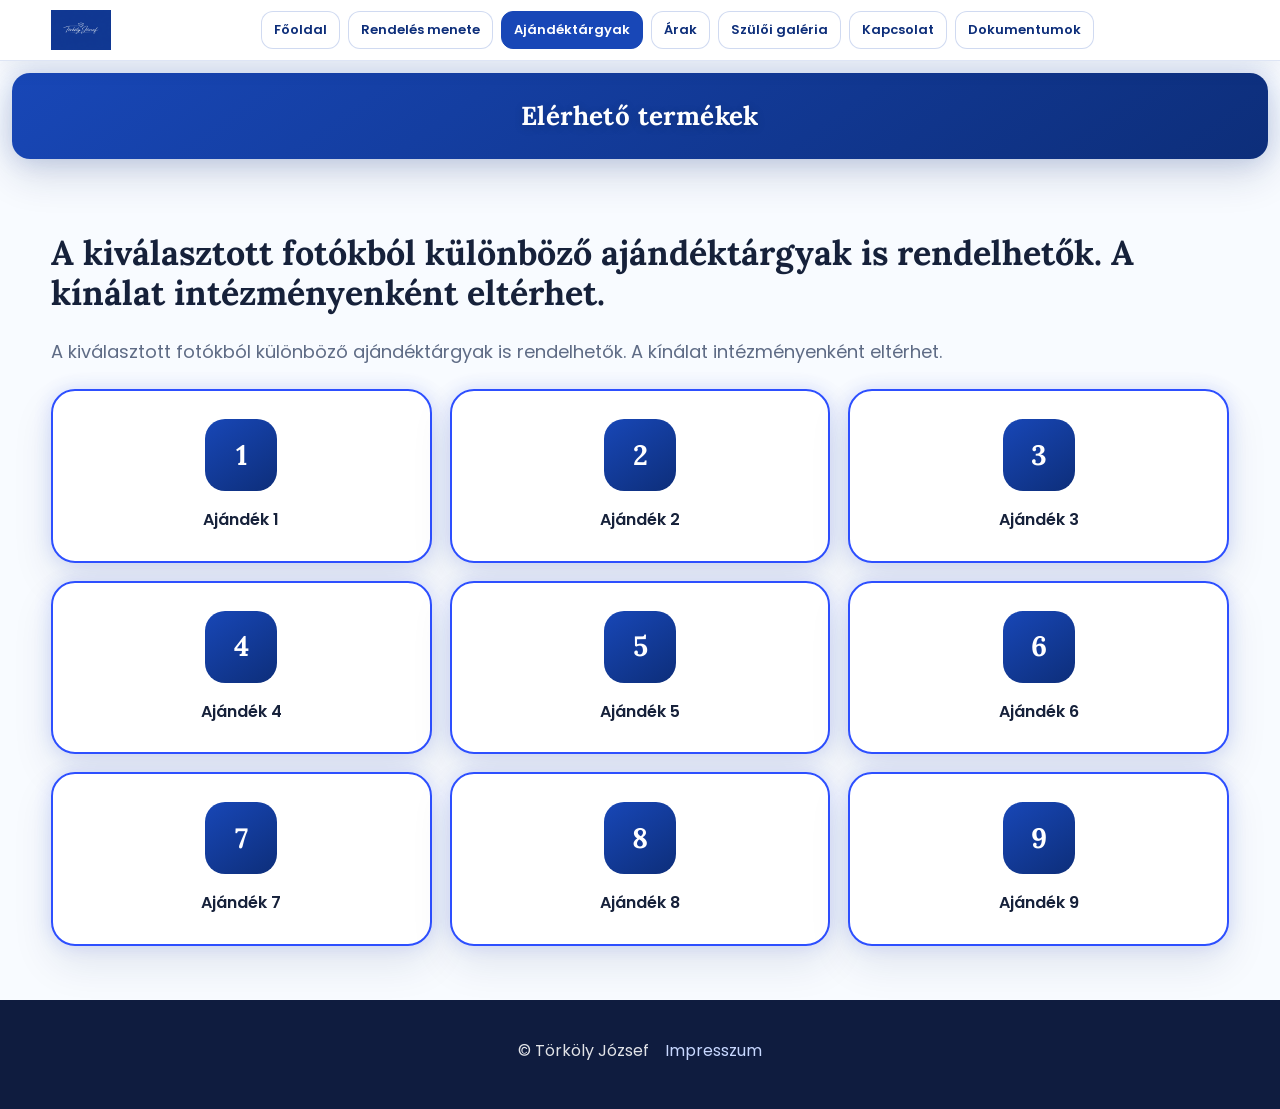
==== commit 61465aa4: "ajikák" ====
--- a/ajandektargyak.html
+++ b/ajandektargyak.html
@@ -45,7 +45,8 @@
     <div class="container">
 
       <div class="section-heading">
-        <h2>Ajándéktárgyak</h2>
+        <h2>A kiválasztott fotókból különböző ajándéktárgyak is rendelhetők.
+        A kínálat intézményenként eltérhet.</h2>
       </div>
 
       <p class="lead">
--- a/style.css
+++ b/style.css
@@ -1091,4 +1091,79 @@
   border-radius: 18px;
   margin: 0 auto 20px;
   width: calc(100% - 24px);
+}
+
+.strip-row{
+  display: flex;
+  align-items: center;
+  justify-content: space-between;
+}
+
+/* nagyobb, jól olvasható logó */
+.strip-logo{
+  height: 60px;
+  width: auto;
+  object-fit: contain;
+}
+
+/* jobb oldali cím */
+.strip-title{
+  margin: 0;
+  color: var(--white);
+  font-family: "Lora", serif;
+  font-size: 28px;
+  font-weight: 700;
+  text-align: right;
+}
+
+@media (max-width:768px){
+
+.strip-row{
+  flex-direction: column;
+  gap: 8px;
+}
+
+.strip-logo{
+  height: 48px;
+}
+
+.strip-title{
+  font-size: 20px;
+  text-align: center;
+}
+
+}
+
+.strip-logo{
+  height: 60px;
+  width: auto;
+  object-fit: contain;
+
+  padding: 10px 14px;
+  background: rgba(255,255,255,0.95);
+  border-radius: 14px;
+
+  box-shadow:
+    0 10px 25px rgba(0,0,0,0.15),
+    0 0 20px rgba(255,255,255,0.35);
+
+  transition: 0.25s ease;
+}
+
+/* finom hover */
+.strip-logo:hover{
+  transform: translateY(-2px) scale(1.03);
+
+  box-shadow:
+    0 16px 35px rgba(0,0,0,0.20),
+    0 0 26px rgba(255,255,255,0.55);
+}
+
+@media (max-width:768px){
+
+.strip-logo{
+  height: 48px;
+  padding: 8px 12px;
+}
+
 }
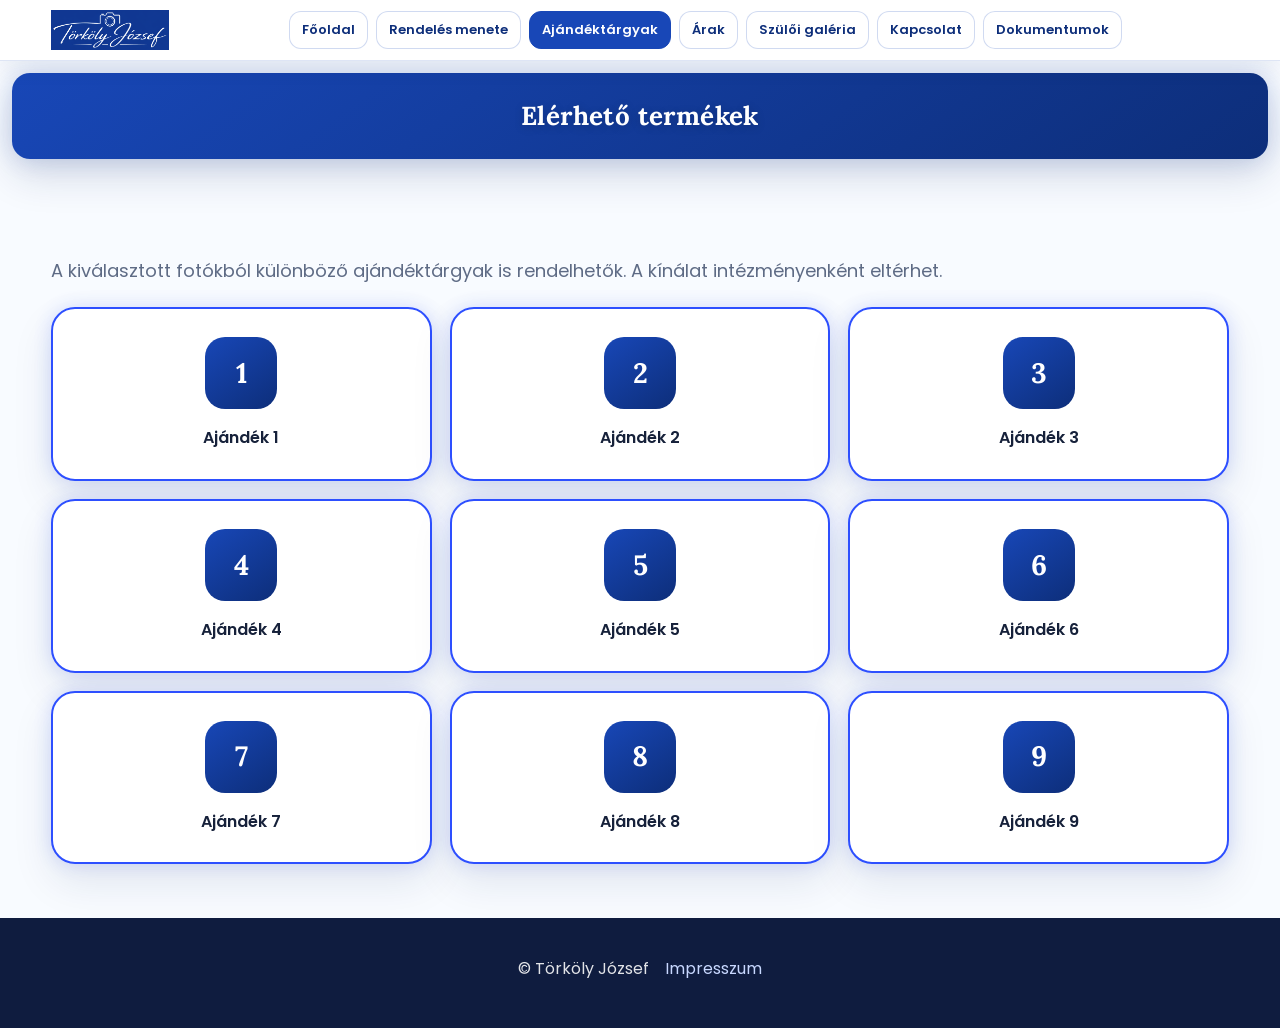
==== commit 6a41c3e3: "container" ====
--- a/ajandektargyak.html
+++ b/ajandektargyak.html
@@ -45,8 +45,7 @@
     <div class="container">
 
       <div class="section-heading">
-        <h2>A kiválasztott fotókból különböző ajándéktárgyak is rendelhetők.
-        A kínálat intézményenként eltérhet.</h2>
+        
       </div>
 
       <p class="lead">
--- a/style.css
+++ b/style.css
@@ -1094,27 +1094,53 @@
 }
 
 .strip-row{
+  position: relative;
   display: flex;
   align-items: center;
-  justify-content: space-between;
-}
-
-/* nagyobb, jól olvasható logó */
+}
+
+/* LOGÓ - bal oldalon */
 .strip-logo{
-  height: 60px;
+  height: 90px;
   width: auto;
   object-fit: contain;
-}
-
-/* jobb oldali cím */
+
+  padding: 6px 10px;
+  background: rgba(255,255,255,0.95);
+  border-radius: 14px;
+
+  box-shadow:
+    0 10px 25px rgba(0,0,0,0.15),
+    0 0 20px rgba(255,255,255,0.35);
+
+  transition: 0.25s ease;
+}
+
+.strip-logo:hover{
+  transform: translateY(-2px) scale(1.03);
+
+  box-shadow:
+    0 16px 35px rgba(0,0,0,0.20),
+    0 0 26px rgba(255,255,255,0.55);
+}
+
+/* CÍM - TÉNYLEGESEN KÖZÉPEN */
 .strip-title{
+  position: absolute;
+  left: 50%;
+  transform: translateX(-50%);
+
   margin: 0;
   color: var(--white);
   font-family: "Lora", serif;
   font-size: 28px;
   font-weight: 700;
-  text-align: right;
-}
+  text-align: center;
+}
+
+/* =========================
+   MOBIL
+========================= */
 
 @media (max-width:768px){
 
@@ -1123,46 +1149,14 @@
   gap: 8px;
 }
 
-.strip-logo{
-  height: 48px;
-}
-
 .strip-title{
+  position: static;
+  transform: none;
   font-size: 20px;
-  text-align: center;
-}
-
 }
 
 .strip-logo{
   height: 60px;
-  width: auto;
-  object-fit: contain;
-
-  padding: 10px 14px;
-  background: rgba(255,255,255,0.95);
-  border-radius: 14px;
-
-  box-shadow:
-    0 10px 25px rgba(0,0,0,0.15),
-    0 0 20px rgba(255,255,255,0.35);
-
-  transition: 0.25s ease;
-}
-
-/* finom hover */
-.strip-logo:hover{
-  transform: translateY(-2px) scale(1.03);
-
-  box-shadow:
-    0 16px 35px rgba(0,0,0,0.20),
-    0 0 26px rgba(255,255,255,0.55);
-}
-
-@media (max-width:768px){
-
-.strip-logo{
-  height: 48px;
   padding: 8px 12px;
 }
 
